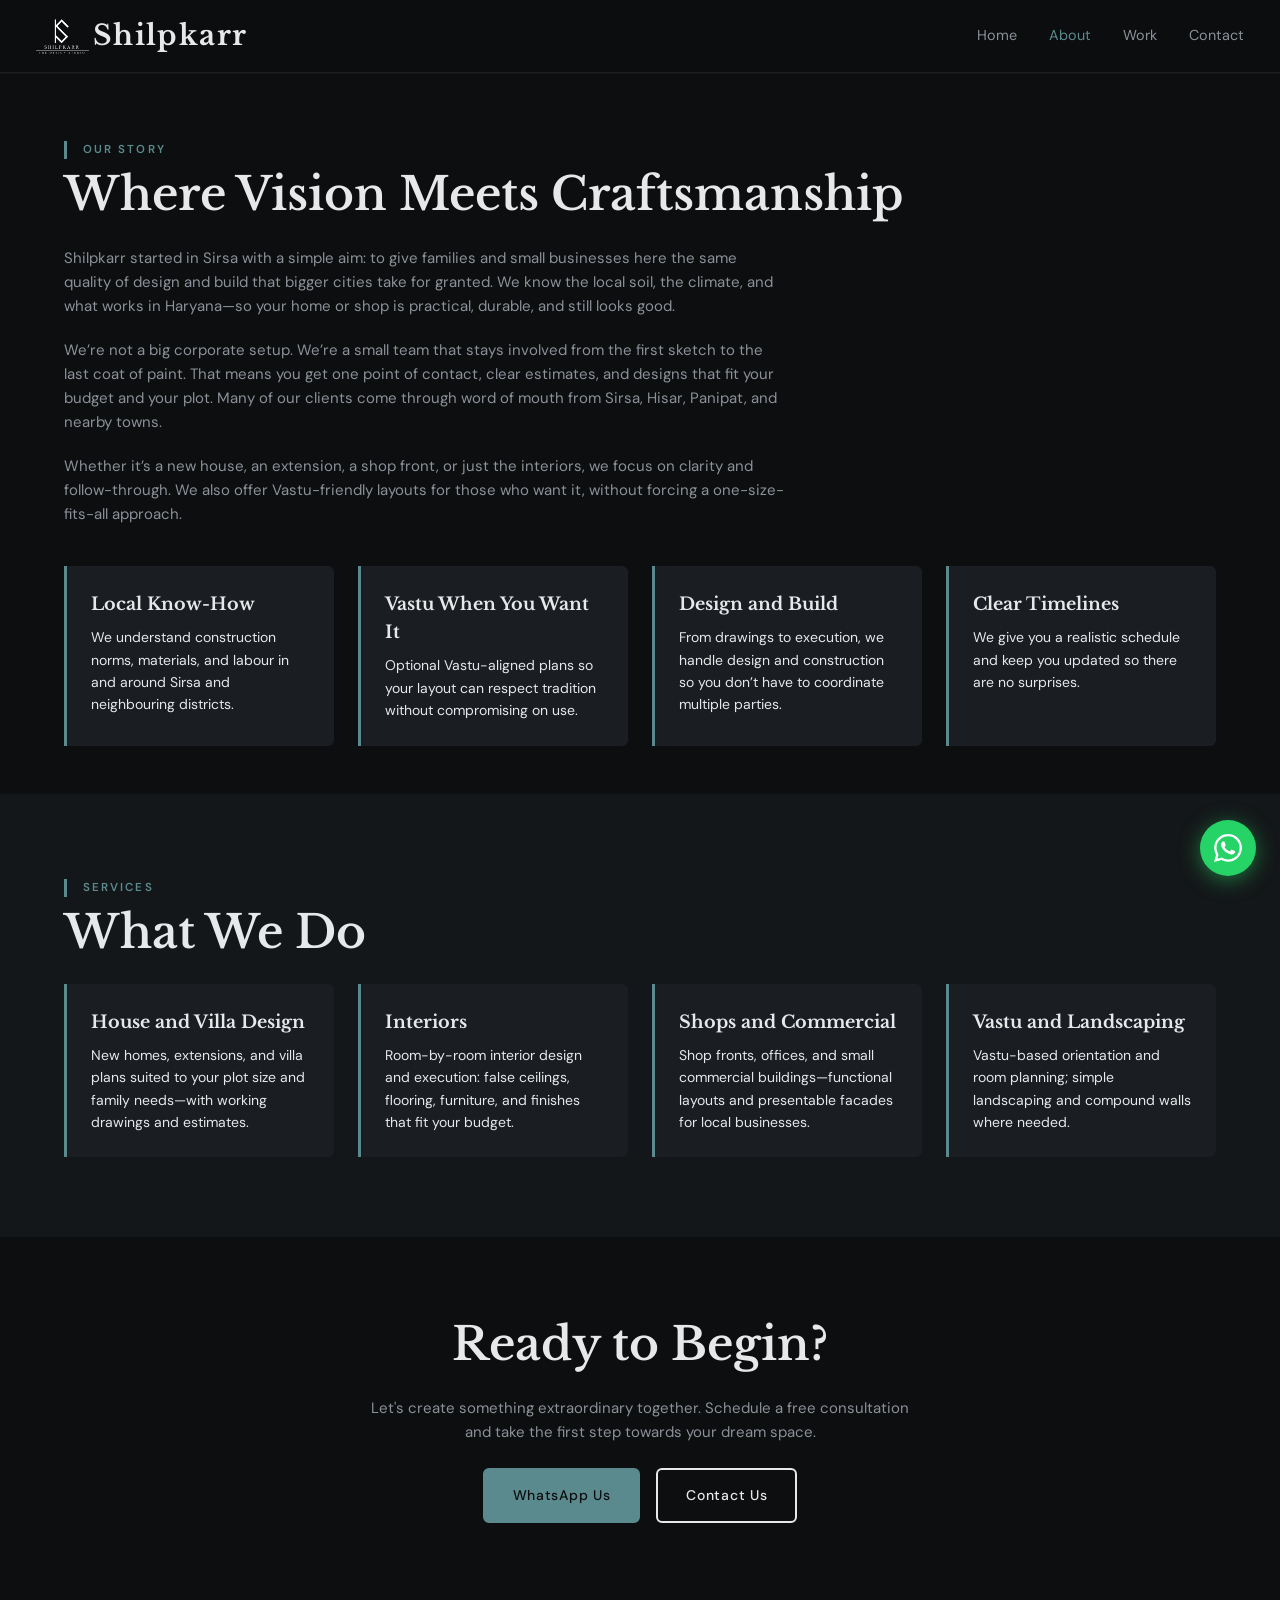
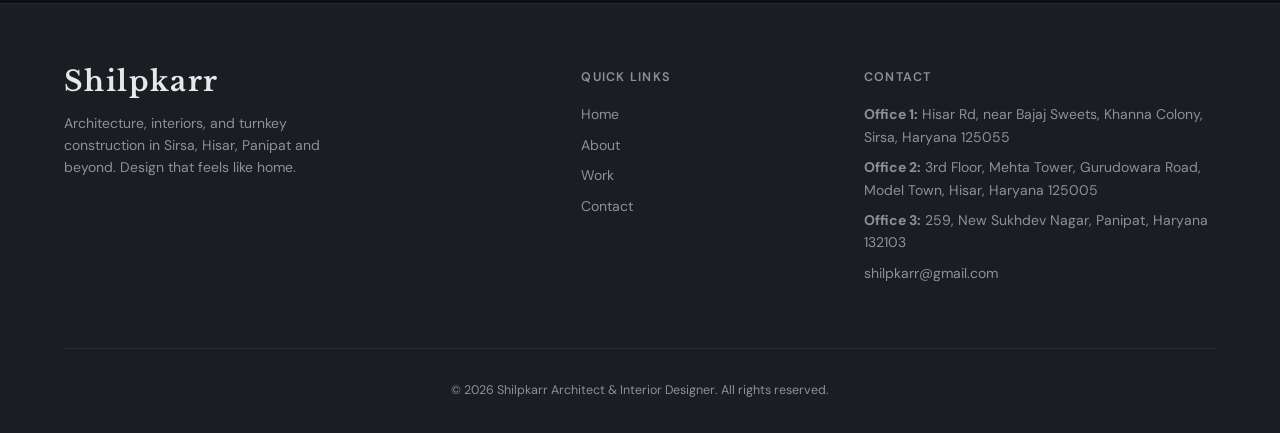
==== about/index.html @ ae280496 "Project added" ====
<!DOCTYPE html>
<html lang="en">
<head>
    <meta charset="UTF-8">
    <meta name="viewport" content="width=device-width, initial-scale=1.0">
    <title>About - Shilpkarr | Architecture & Interior Design</title>
    <link rel="icon" href="https://shilpkarr.netlify.app/logo.png" type="image/png">
    <link rel="stylesheet" href="../css/styles.css">
    <link rel="preconnect" href="https://fonts.googleapis.com">
    <link rel="preconnect" href="https://fonts.gstatic.com" crossorigin>
    <link href="https://fonts.googleapis.com/css2?family=Libre+Baskerville:ital,wght@0,400;0,700;1,400&family=DM+Sans:wght@400;500;600&display=swap" rel="stylesheet">
</head>
<body>
    <header class="site-header">
        <div class="header-inner">
            <a href="../index.html" class="logo"><img src="../compressed_photos/SHILPKAR%20LOGO%20White.png" alt="" class="logo-img">Shilpkarr</a>
            <button class="nav-toggle" aria-label="Toggle menu">
                <span></span><span></span><span></span>
            </button>
            <nav class="main-nav">
                <a href="../index.html">Home</a>
                <a href="index.html">About</a>
                <a href="../work/index.html">Work</a>
                <a href="../contact/index.html">Contact</a>
            </nav>
        </div>
    </header>

    <main>
        <section class="about-hero section">
            <div class="container">
                <span class="section-label">Our Story</span>
                <h1 class="section-title">Where Vision Meets Craftsmanship</h1>
                <div class="about-content">
                    <p>Shilpkarr started in Sirsa with a simple aim: to give families and small businesses here the same quality of design and build that bigger cities take for granted. We know the local soil, the climate, and what works in Haryana—so your home or shop is practical, durable, and still looks good.</p>
                    <p>We’re not a big corporate setup. We’re a small team that stays involved from the first sketch to the last coat of paint. That means you get one point of contact, clear estimates, and designs that fit your budget and your plot. Many of our clients come through word of mouth from Sirsa, Hisar, Panipat, and nearby towns.</p>
                    <p>Whether it’s a new house, an extension, a shop front, or just the interiors, we focus on clarity and follow-through. We also offer Vastu-friendly layouts for those who want it, without forcing a one-size-fits-all approach.</p>
                </div>
                <div class="about-values">
                    <div class="about-value">
                        <h3>Local Know-How</h3>
                        <p>We understand construction norms, materials, and labour in and around Sirsa and neighbouring districts.</p>
                    </div>
                    <div class="about-value">
                        <h3>Vastu When You Want It</h3>
                        <p>Optional Vastu-aligned plans so your layout can respect tradition without compromising on use.</p>
                    </div>
                    <div class="about-value">
                        <h3>Design and Build</h3>
                        <p>From drawings to execution, we handle design and construction so you don’t have to coordinate multiple parties.</p>
                    </div>
                    <div class="about-value">
                        <h3>Clear Timelines</h3>
                        <p>We give you a realistic schedule and keep you updated so there are no surprises.</p>
                    </div>
                </div>
            </div>
        </section>

        <section class="section section-dark">
            <div class="container">
                <span class="section-label">Services</span>
                <h2 class="section-title">What We Do</h2>
                <div class="about-values" style="margin-top: 1.5rem;">
                    <div class="about-value">
                        <h3>House and Villa Design</h3>
                        <p>New homes, extensions, and villa plans suited to your plot size and family needs—with working drawings and estimates.</p>
                    </div>
                    <div class="about-value">
                        <h3>Interiors</h3>
                        <p>Room-by-room interior design and execution: false ceilings, flooring, furniture, and finishes that fit your budget.</p>
                    </div>
                    <div class="about-value">
                        <h3>Shops and Commercial</h3>
                        <p>Shop fronts, offices, and small commercial buildings—functional layouts and presentable facades for local businesses.</p>
                    </div>
                    <div class="about-value">
                        <h3>Vastu and Landscaping</h3>
                        <p>Vastu-based orientation and room planning; simple landscaping and compound walls where needed.</p>
                    </div>
                </div>
            </div>
        </section>

        <section class="cta-section section">
            <div class="container">
                <h2 class="section-title">Ready to Begin?</h2>
                <p class="cta-text">Let's create something extraordinary together. Schedule a free consultation and take the first step towards your dream space.</p>
                <div class="cta-buttons">
                    <a href="https://wa.me/919729186414?text=Hello%20Shilpkarr%2C%20I%20would%20like%20to%20schedule%20a%20consultation" class="btn btn-primary btn-whatsapp" target="_blank" rel="noopener">WhatsApp Us</a>
                    <a href="../contact/index.html" class="btn btn-outline">Contact Us</a>
                </div>
            </div>
        </section>
    </main>

    <footer id="footer-placeholder"></footer>

    <a href="https://wa.me/919729186414" class="whatsapp-float" aria-label="Chat on WhatsApp" target="_blank" rel="noopener">
        <svg viewBox="0 0 24 24" fill="currentColor" width="28" height="28"><path d="M17.472 14.382c-.297-.149-1.758-.867-2.03-.967-.273-.099-.471-.148-.67.15-.197.297-.767.966-.94 1.164-.173.199-.347.223-.644.075-.297-.15-1.255-.463-2.39-1.475-.883-.788-1.48-1.761-1.653-2.059-.173-.297-.018-.458.13-.606.134-.133.298-.347.446-.52.149-.174.198-.298.298-.497.099-.198.05-.371-.025-.52-.075-.149-.669-1.612-.916-2.207-.242-.579-.487-.5-.669-.51-.173-.008-.371-.01-.57-.01-.198 0-.52.074-.792.372-.272.297-1.04 1.016-1.04 2.479 0 1.462 1.065 2.875 1.213 3.074.149.198 2.096 3.2 5.077 4.487.709.306 1.262.489 1.694.625.712.227 1.36.195 1.871.118.571-.085 1.758-.719 2.006-1.413.248-.694.248-1.289.173-1.413-.074-.124-.272-.198-.57-.347m-5.421 7.403h-.004a9.87 9.87 0 01-5.031-1.378l-.361-.214-3.741.982.998-3.648-.235-.374a9.86 9.86 0 01-1.51-5.26c.001-5.45 4.436-9.884 9.888-9.884 2.64 0 5.122 1.03 6.988 2.898a9.825 9.825 0 012.893 6.994c-.003 5.45-4.437 9.884-9.885 9.884m8.413-18.297A11.815 11.815 0 0012.05 0C5.495 0 .16 5.335.157 11.892c0 2.096.547 4.142 1.588 5.945L.057 24l6.305-1.654a11.882 11.882 0 005.683 1.448h.005c6.554 0 11.89-5.335 11.893-11.893a11.821 11.821 0 00-3.48-8.413z"/></svg>
    </a>

    <script src="../js/footer.js" defer></script>
    <script src="../js/main.js" defer></script>
</body>
</html>
---- css/styles.css ----
/* ===== Variables ===== */
:root {
    --color-bg: #0c0e0f;
    --color-bg-alt: #141719;
    --color-surface: #1a1d21;
    --color-text: #e6e8ea;
    --color-text-muted: #8c9199;
    --color-accent: #5a8a8e;
    --color-accent-hover: #6b9da1;
    --font-heading: 'Libre Baskerville', Georgia, serif;
    --font-body: 'DM Sans', -apple-system, sans-serif;
    --max-width: 1200px;
    --header-height: 72px;
    --transition: 0.3s ease;
    --radius: 8px;
    --radius-sm: 6px;
}

/* ===== Reset & Base ===== */
*, *::before, *::after {
    margin: 0;
    padding: 0;
    box-sizing: border-box;
}

html {
    scroll-behavior: smooth;
}

body {
    font-family: var(--font-body);
    font-size: 0.9375rem;
    background: var(--color-bg);
    color: var(--color-text);
    line-height: 1.6;
    overflow-x: hidden;
}

img {
    max-width: 100%;
    height: auto;
    display: block;
}

a {
    color: inherit;
    text-decoration: none;
}

ul, ol {
    list-style: none;
}

.container {
    width: 100%;
    max-width: var(--max-width);
    margin: 0 auto;
    padding: 0 1.5rem;
}

/* ===== Typography ===== */
.section-label {
    display: inline-block;
    font-size: 0.72rem;
    font-weight: 600;
    letter-spacing: 0.18em;
    text-transform: uppercase;
    color: var(--color-accent);
    margin-bottom: 0.5rem;
    padding-left: 1rem;
    border-left: 3px solid var(--color-accent);
}

.section-title {
    font-family: var(--font-heading);
    font-size: clamp(1.9rem, 4vw, 2.85rem);
    font-weight: 600;
    line-height: 1.2;
    margin-bottom: 1.5rem;
}

.section-title--featured {
    font-size: clamp(1.35rem, 2.65vw, 1.95rem);
    margin-bottom: 1.15rem;
}

/* ===== Buttons ===== */
.btn {
    display: inline-flex;
    align-items: center;
    justify-content: center;
    padding: 0.875rem 1.75rem;
    font-family: var(--font-body);
    font-size: 0.875rem;
    font-weight: 500;
    letter-spacing: 0.05em;
    border-radius: var(--radius-sm);
    transition: all var(--transition);
    cursor: pointer;
    border: 2px solid transparent;
}

.btn-primary {
    background: var(--color-accent);
    color: var(--color-bg);
    border-color: var(--color-accent);
}

.btn-primary:hover {
    background: var(--color-accent-hover);
    border-color: var(--color-accent-hover);
    transform: translateY(-2px);
}

.btn-outline {
    background: transparent;
    color: var(--color-text);
    border-color: var(--color-text);
}

.btn-outline:hover {
    background: var(--color-text);
    color: var(--color-bg);
}

.btn-whatsapp:hover {
    background: #25d366;
    border-color: #25d366;
    color: #fff;
}

/* ===== Header ===== */
.site-header {
    position: fixed;
    top: 0;
    left: 0;
    right: 0;
    z-index: 1000;
    background: rgba(12, 14, 15, 0.92);
    backdrop-filter: blur(14px);
    border-bottom: 1px solid rgba(255,255,255,0.07);
    box-shadow: 0 1px 0 rgba(90, 138, 142, 0.08);
    transition: background var(--transition);
}

.header-inner {
    width: 100%;
    max-width: none;
    margin: 0;
    padding: 0 2.25rem;
    height: var(--header-height);
    display: flex;
    align-items: center;
    justify-content: space-between;
}

.logo {
    display: inline-flex;
    align-items: center;
    gap: 0.25rem;
    font-family: var(--font-heading);
    font-size: 1.75rem;
    font-weight: 700;
    letter-spacing: 0.05em;
    color: var(--color-text);
    line-height: 1;
}

.logo-img {
    height: 2.9rem;
    width: auto;
    display: block;
    object-fit: contain;
    flex-shrink: 0;
    align-self: center;
    position: relative;
    top: 0.1rem;
}

.main-nav {
    display: flex;
    gap: 2rem;
}

.main-nav a {
    font-size: 0.9rem;
    font-weight: 400;
    color: var(--color-text-muted);
    transition: color var(--transition);
}

.main-nav a:hover,
.main-nav a[href].active {
    color: var(--color-accent);
}

.nav-toggle {
    display: none;
    flex-direction: column;
    gap: 5px;
    background: none;
    border: none;
    cursor: pointer;
    padding: 8px;
}

.nav-toggle span {
    width: 24px;
    height: 2px;
    background: var(--color-text);
    transition: var(--transition);
}

.nav-toggle[aria-expanded="true"] span:nth-child(1) {
    transform: rotate(45deg) translate(5px, 5px);
}

.nav-toggle[aria-expanded="true"] span:nth-child(2) {
    opacity: 0;
}

.nav-toggle[aria-expanded="true"] span:nth-child(3) {
    transform: rotate(-45deg) translate(5px, -5px);
}

/* ===== Hero ===== */
.hero {
    min-height: 100vh;
    display: flex;
    align-items: center;
    justify-content: center;
    position: relative;
    padding: calc(var(--header-height) + 2rem) 1.5rem 4rem;
}

.hero-bg {
    position: absolute;
    inset: 0;
    background: linear-gradient(180deg, var(--color-bg) 0%, var(--color-bg-alt) 45%, #111417 100%);
}

.hero-bg::after {
    content: '';
    position: absolute;
    inset: 0;
    background: url('../compressed_photos/IMG_2951.JPG.jpeg') center/cover no-repeat;
    opacity: 0.14;
    pointer-events: none;
}

.hero-content {
    position: relative;
    z-index: 1;
    text-align: center;
    max-width: 720px;
}

.hero-logo {
    display: block;
    max-height: 8rem;
    width: auto;
    margin-left: auto;
    margin-right: auto;
    margin-bottom: 0.1rem;
    object-fit: contain;
}

.hero-label {
    font-size: 1.05rem;
    letter-spacing: 0.25em;
    text-transform: uppercase;
    color: var(--color-accent);
    margin-top: 0;
    margin-bottom: 1rem;
    line-height: 1.2;
}

.hero-title {
    font-family: var(--font-heading);
    font-size: clamp(2.25rem, 5.5vw, 4rem);
    font-weight: 600;
    line-height: 1.1;
    margin-bottom: 1.25rem;
    letter-spacing: 0.02em;
}

.hero-subtitle {
    font-size: 1rem;
    color: var(--color-text-muted);
    margin-bottom: 2rem;
    line-height: 1.7;
}

.hero-cta {
    display: flex;
    flex-wrap: wrap;
    gap: 1rem;
    justify-content: center;
}

.scroll-hint {
    position: absolute;
    bottom: 2rem;
    left: 50%;
    transform: translateX(-50%);
    font-size: 0.7rem;
    letter-spacing: 0.2em;
    text-transform: uppercase;
    color: var(--color-text-muted);
    animation: fadeUp 2s ease-in-out infinite;
}

@keyframes fadeUp {
    0%, 100% { opacity: 0.5; transform: translateX(-50%) translateY(0); }
    50% { opacity: 1; transform: translateX(-50%) translateY(6px); }
}

/* ===== Sections ===== */
.section {
    padding: 5rem 0;
}

.section-dark {
    background: var(--color-bg-alt);
}

/* ===== Intro ===== */
.intro-grid {
    display: grid;
    grid-template-columns: 1fr 1fr;
    gap: 4rem;
    align-items: center;
}

.intro-text .section-title {
    margin-bottom: 1.25rem;
}

.intro-text p {
    color: var(--color-text-muted);
    margin-bottom: 1rem;
}

.intro-features {
    margin: 1.5rem 0;
}

.intro-feature {
    font-size: 0.875rem;
    color: var(--color-text-muted);
    margin-bottom: 0.5rem;
}

.intro-feature strong {
    color: var(--color-accent);
    font-weight: 500;
}

.link-arrow {
    display: inline-flex;
    align-items: center;
    gap: 0.5rem;
    font-size: 0.875rem;
    font-weight: 500;
    color: var(--color-accent);
    margin-top: 1rem;
    transition: gap var(--transition);
}

.link-arrow:hover {
    gap: 0.75rem;
}

.link-arrow::after {
    content: '→';
}

.intro-visual {
    border-radius: var(--radius);
    overflow: hidden;
    box-shadow: 0 24px 64px rgba(0,0,0,0.45);
}

.intro-visual img {
    width: 100%;
    aspect-ratio: 4/3;
    object-fit: cover;
}

/* ===== Stats ===== */
.stats-grid {
    display: grid;
    grid-template-columns: repeat(3, 1fr);
    gap: 2rem;
    text-align: center;
}

.stat {
    padding: 1rem;
}

.stat-number {
    font-family: var(--font-heading);
    font-size: clamp(2.35rem, 3.8vw, 3.2rem);
    font-weight: 600;
    color: var(--color-accent);
    line-height: 1;
}

.stat-suffix {
    font-family: var(--font-heading);
    font-size: clamp(1.4rem, 2.2vw, 1.85rem);
    color: var(--color-accent);
}

.stat-label {
    font-size: 0.8rem;
    color: var(--color-text-muted);
    margin-top: 0.5rem;
    text-transform: uppercase;
    letter-spacing: 0.1em;
}

/* ===== Featured Work (slideshow) ===== */
.visually-hidden {
    position: absolute;
    width: 1px;
    height: 1px;
    padding: 0;
    margin: -1px;
    overflow: hidden;
    clip: rect(0, 0, 0, 0);
    white-space: nowrap;
    border: 0;
}

.featured-slideshow-wrap {
    margin-top: 2rem;
    width: 100%;
    display: flex;
    justify-content: center;
}

.featured-slideshow-carousel {
    display: flex;
    align-items: center;
    justify-content: center;
    gap: clamp(0.5rem, 2vw, 1rem);
    width: 100%;
    max-width: 100%;
}

.featured-slideshow-nav {
    flex-shrink: 0;
    display: inline-flex;
    align-items: center;
    justify-content: center;
    width: 44px;
    height: 44px;
    padding: 0;
    border: 1px solid rgba(255, 255, 255, 0.18);
    border-radius: 50%;
    background: rgba(26, 29, 33, 0.92);
    color: var(--color-accent);
    cursor: pointer;
    transition: background var(--transition), border-color var(--transition), color var(--transition), transform var(--transition);
}

.featured-slideshow-nav:hover {
    background: rgba(90, 138, 142, 0.2);
    border-color: var(--color-accent);
    color: var(--color-accent-hover);
}

.featured-slideshow-nav:active {
    transform: scale(0.96);
}

.featured-slideshow-nav:focus-visible {
    outline: 2px solid var(--color-accent);
    outline-offset: 3px;
}

/* Large hero-style frame; reserve horizontal space for nav buttons. */
.featured-slideshow {
    display: block;
    flex-shrink: 1;
    width: min(calc(100% - 5.25rem), calc((16 / 9) * min(76vh, 940px) * 1.085 * 1.68));
    max-width: 100%;
    border-radius: var(--radius);
    overflow: hidden;
    box-shadow: 0 24px 48px rgba(0, 0, 0, 0.35);
    outline-offset: 4px;
}

.featured-slideshow:focus-visible {
    outline: 2px solid var(--color-accent);
}

.featured-slideshow-inner {
    position: relative;
    width: 100%;
    /* Taller frame; object-position top keeps roofs in frame */
    height: calc(min(76vh, 940px) * 1.15);
    background: var(--color-surface);
}

.featured-slide {
    position: absolute;
    inset: 0;
    width: 100%;
    height: 100%;
    object-fit: cover;
    object-position: center top;
    opacity: 0;
    transition: opacity 1s ease;
    z-index: 0;
}

.featured-slide.is-visible {
    opacity: 1;
    z-index: 1;
}

@media (prefers-reduced-motion: reduce) {
    .featured-slide {
        transition: none;
    }
}

.section-cta {
    margin-top: 2.5rem;
    text-align: center;
}

/* ===== CTA Section ===== */
.cta-section {
    text-align: center;
}

.cta-text {
    color: var(--color-text-muted);
    max-width: 560px;
    margin: 0 auto 1.5rem;
}

.cta-buttons {
    display: flex;
    flex-wrap: wrap;
    gap: 1rem;
    justify-content: center;
}

/* ===== Footer ===== */
.site-footer {
    background: var(--color-surface);
    padding: 4rem 0 2rem;
    border-top: 1px solid rgba(255,255,255,0.06);
}

.footer-grid {
    display: grid;
    grid-template-columns: 2fr 1fr 1.5fr;
    gap: 3rem;
    margin-bottom: 3rem;
}

.footer-brand .logo {
    display: inline-block;
    margin-bottom: 1rem;
}

.footer-brand p {
    font-size: 0.875rem;
    color: var(--color-text-muted);
    max-width: 280px;
}

.footer-links h4,
.footer-contact h4 {
    font-size: 0.78rem;
    font-weight: 600;
    letter-spacing: 0.1em;
    text-transform: uppercase;
    color: var(--color-text-muted);
    margin-bottom: 1rem;
}

.footer-links a,
.footer-contact a {
    display: block;
    font-size: 0.875rem;
    color: var(--color-text-muted);
    margin-bottom: 0.5rem;
    transition: color var(--transition);
}

.footer-links a:hover,
.footer-contact a:hover {
    color: var(--color-accent);
}

.footer-contact p {
    font-size: 0.875rem;
    color: var(--color-text-muted);
    margin-bottom: 0.5rem;
}

.footer-contact-line {
    display: flex;
    align-items: center;
    flex-wrap: wrap;
    gap: 0.5rem;
    margin-bottom: 0;
}

.footer-contact-line .footer-sep {
    color: var(--color-text-muted);
    opacity: 0.7;
    user-select: none;
}

.footer-contact-line .footer-phone a,
.footer-contact-line .footer-email a {
    color: var(--color-text-muted);
}

.footer-contact-line .footer-phone a:hover,
.footer-contact-line .footer-email a:hover {
    color: var(--color-accent);
}

.footer-bottom {
    padding-top: 2rem;
    border-top: 1px solid rgba(255,255,255,0.06);
    text-align: center;
}

.footer-bottom p {
    font-size: 0.78rem;
    color: var(--color-text-muted);
}

/* ===== WhatsApp Float ===== */
.whatsapp-float {
    position: fixed;
    bottom: 1.5rem;
    right: 1.5rem;
    width: 56px;
    height: 56px;
    background: #25d366;
    color: #fff;
    border-radius: 50%;
    display: flex;
    align-items: center;
    justify-content: center;
    box-shadow: 0 4px 20px rgba(37, 211, 102, 0.5);
    z-index: 999;
    transition: transform var(--transition), box-shadow var(--transition);
}

.whatsapp-float:hover {
    transform: scale(1.08);
    box-shadow: 0 6px 24px rgba(37, 211, 102, 0.6);
}

/* ===== Work Page ===== */
.page-hero {
    padding: calc(var(--header-height) + 4rem) 0 3rem;
    text-align: center;
}

.page-hero .section-title {
    margin-bottom: 0.5rem;
}

.filter-bar {
    display: flex;
    flex-wrap: wrap;
    gap: 0.5rem;
    justify-content: center;
    margin-top: 2rem;
    padding: 0 1rem;
}

.filter-btn {
    padding: 0.6rem 1.25rem;
    font-family: var(--font-body);
    font-size: 0.85rem;
    font-weight: 500;
    background: var(--color-surface);
    color: var(--color-text-muted);
    border: 1px solid rgba(255,255,255,0.1);
    border-radius: var(--radius-sm);
    cursor: pointer;
    transition: all var(--transition);
}

.filter-btn:hover,
.filter-btn.active {
    background: var(--color-accent);
    color: var(--color-bg);
    border-color: var(--color-accent);
}

.work-grid {
    display: grid;
    grid-template-columns: repeat(auto-fill, minmax(320px, 1fr));
    gap: 1.5rem;
    padding: 2rem 0 4rem;
}

.work-card {
    background: var(--color-surface);
    overflow: hidden;
    border-radius: var(--radius);
    transition: transform var(--transition);
}

.work-card:hover {
    transform: translateY(-4px);
}

.work-card.hidden {
    display: none;
}

.work-card-image {
    aspect-ratio: 4/3;
    overflow: hidden;
}

.work-card-image img {
    width: 100%;
    height: 100%;
    object-fit: cover;
    transition: transform 0.5s ease;
}

.work-card:hover .work-card-image img {
    transform: scale(1.05);
}

.work-card-content {
    padding: 1.25rem;
}

.work-card-tag {
    font-size: 0.68rem;
    letter-spacing: 0.15em;
    text-transform: uppercase;
    color: var(--color-accent);
    margin-bottom: 0.5rem;
}

.work-card-title {
    font-family: var(--font-heading);
    font-size: 1.15rem;
    font-weight: 600;
    margin-bottom: 0.5rem;
}

.work-card-desc {
    font-size: 0.875rem;
    color: var(--color-text-muted);
    line-height: 1.5;
}

.work-card--link {
    display: block;
    color: inherit;
    text-decoration: none;
    border-radius: var(--radius);
}

.work-card--link:focus-visible {
    outline: 2px solid var(--color-accent);
    outline-offset: 3px;
}

.work-card-cta {
    display: inline-block;
    margin-top: 0.75rem;
    font-size: 0.8rem;
    font-weight: 600;
    letter-spacing: 0.06em;
    text-transform: uppercase;
    color: var(--color-accent);
}

.link-arrow-inline {
    color: var(--color-accent);
    font-weight: 500;
    text-decoration: underline;
    text-underline-offset: 0.2em;
}

.link-arrow-inline:hover {
    color: var(--color-accent-hover);
}

/* Portfolio render project detail (work/project.html) */
.render-project-hero {
    padding-top: calc(var(--header-height) + 3rem);
}

.render-project-back {
    margin-bottom: 1rem;
}

.render-project-back .link-arrow {
    margin-top: 0;
}

.render-project-back .link-arrow::after {
    content: none;
}

.render-project-body {
    max-width: 720px;
    margin-top: 1rem;
}

.render-project-body p {
    color: var(--color-text-muted);
    margin-bottom: 1rem;
}

.render-project-gallery-title {
    font-family: var(--font-heading);
    font-size: 1.35rem;
    margin-bottom: 1.25rem;
}

.project-gallery {
    display: grid;
    grid-template-columns: repeat(auto-fill, minmax(280px, 1fr));
    gap: 1rem;
    padding-bottom: 3rem;
}

.project-gallery-item {
    margin: 0;
    border-radius: var(--radius-sm);
    overflow: hidden;
    background: var(--color-surface);
}

.project-gallery-item img {
    width: 100%;
    height: auto;
    display: block;
}

/* ===== About Page ===== */
.about-hero {
    padding: calc(var(--header-height) + 4rem) 0 3rem;
}

.about-content {
    max-width: 720px;
}

.about-content p {
    color: var(--color-text-muted);
    margin-bottom: 1.25rem;
}

.about-values {
    display: grid;
    grid-template-columns: repeat(auto-fit, minmax(200px, 1fr));
    gap: 1.5rem;
    margin-top: 2.5rem;
}

.about-value {
    padding: 1.5rem;
    background: var(--color-surface);
    border-left: 3px solid var(--color-accent);
    border-radius: 0 var(--radius-sm) var(--radius-sm) 0;
}

.about-value h3 {
    font-family: var(--font-heading);
    font-size: 1.1rem;
    margin-bottom: 0.5rem;
}

.about-value p {
    font-size: 0.875rem;
    margin-bottom: 0;
}

/* ===== Contact Page ===== */
.contact-hero {
    padding: calc(var(--header-height) + 4rem) 0 2rem;
}

.contact-section-title {
    font-family: var(--font-heading);
    font-size: 1.35rem;
    margin-bottom: 1.5rem;
    text-align: center;
}

.contact-section-title--secondary {
    text-align: left;
    margin-top: 0;
    margin-bottom: 1.25rem;
}

.contact-offices-grid {
    display: grid;
    grid-template-columns: repeat(3, 1fr);
    grid-template-rows: auto auto;
    column-gap: 0;
    row-gap: 1.25rem;
    padding: 0 0 2rem;
    align-items: stretch;
}

/* Vertical separators between the three office columns */
.contact-office-col:nth-child(1) {
    padding-right: 2rem;
}

.contact-office-col:nth-child(2),
.contact-office-col:nth-child(3) {
    border-left: 1px solid rgba(255, 255, 255, 0.12);
    padding-left: 2rem;
}

.contact-office-col:nth-child(2) {
    padding-right: 2rem;
}

/* Align address row + map row across columns (same baseline for Location + maps) */
@supports (grid-template-rows: subgrid) {
    .contact-office-col {
        display: grid;
        grid-template-rows: subgrid;
        grid-row: span 2;
        min-width: 0;
    }
}

@supports not (grid-template-rows: subgrid) {
    .contact-office-col {
        display: flex;
        flex-direction: column;
        gap: 1.25rem;
    }

    .contact-office-address {
        min-height: 6.75rem;
    }
}

.contact-office-address {
    min-width: 0;
}

.contact-office-location {
    display: flex;
    flex-direction: column;
    gap: 0.65rem;
    min-width: 0;
    min-height: 100%;
}

.contact-office-location .contact-map-link {
    margin-top: auto;
}

.contact-location-label {
    font-size: 0.75rem;
    text-transform: uppercase;
    letter-spacing: 0.1em;
    color: var(--color-text-muted);
}

/*
 * Equal height on every column: do not use % padding-bottom here — middle column has
 * extra horizontal padding + border, so its map was narrower and shorter than 1 & 3.
 */
.contact-map.contact-map--office {
    flex: 0 0 auto;
    align-self: stretch;
    width: 100%;
    height: clamp(220px, 26vw, 300px);
    padding-bottom: 0;
    aspect-ratio: unset;
    overflow: hidden;
    box-shadow: 0 12px 40px rgba(0, 0, 0, 0.28);
}

.contact-details-panel {
    padding: 2.5rem 0 4rem;
    border-top: 1px solid rgba(255, 255, 255, 0.08);
}

.contact-details-inner {
    display: grid;
    grid-template-columns: minmax(0, 1fr) minmax(320px, 520px);
    grid-template-rows: auto auto;
    column-gap: 3rem;
    row-gap: 1.25rem;
    align-items: start;
}

/* Heading row 1 col 1 only — buttons row 2 align with email row, not title */
.contact-details-heading {
    grid-column: 1;
    grid-row: 1;
    margin-bottom: 0;
}

.contact-details-inner > .contact-details {
    grid-column: 1;
    grid-row: 2;
}

.contact-details-inner > .contact-details-actions {
    grid-column: 2;
    grid-row: 2;
    align-self: start;
}

.contact-details-panel .contact-details {
    margin-bottom: 0;
}

.contact-details-actions {
    justify-self: end;
    width: 100%;
    max-width: 520px;
}

.contact-details-panel .contact-cta-buttons {
    margin-top: 0;
}

.contact-details {
    margin-bottom: 1.5rem;
}

.contact-item {
    display: flex;
    align-items: flex-start;
    gap: 1rem;
    margin-bottom: 1.25rem;
}

.contact-item-icon {
    width: 44px;
    height: 44px;
    background: var(--color-surface);
    border-radius: 4px;
    display: flex;
    align-items: center;
    justify-content: center;
    flex-shrink: 0;
}

.contact-item-icon svg {
    width: 20px;
    height: 20px;
    stroke: var(--color-accent);
}

.contact-item-text strong {
    display: block;
    font-size: 0.8rem;
    text-transform: uppercase;
    letter-spacing: 0.1em;
    color: var(--color-text-muted);
    margin-bottom: 0.25rem;
}

.contact-item-text a,
.contact-item-text p {
    color: var(--color-text);
    font-size: 0.95rem;
}

.contact-item-text a:hover {
    color: var(--color-accent);
}

.contact-address-block {
    margin-bottom: 1.25rem;
}

.contact-address-label {
    display: block;
    font-size: 0.8rem;
    text-transform: uppercase;
    letter-spacing: 0.1em;
    color: var(--color-accent);
    margin-bottom: 0.35rem;
}

.contact-address-text {
    color: var(--color-text);
    font-size: 0.9rem;
    line-height: 1.5;
    margin: 0;
}

.contact-map {
    position: relative;
    border-radius: var(--radius);
    overflow: hidden;
    box-shadow: 0 20px 60px rgba(0,0,0,0.35);
    aspect-ratio: 4/3;
}

.contact-map-link {
    font-size: 0.875rem;
    color: var(--color-accent);
    display: inline-flex;
    align-items: center;
    gap: 0.35rem;
}

.contact-map-link:hover {
    text-decoration: underline;
}

.contact-map iframe {
    position: absolute;
    top: 0;
    left: 0;
    width: 100%;
    height: 100%;
    border: none;
}

.contact-cta-buttons {
    display: grid;
    grid-template-columns: max-content max-content;
    column-gap: 0.875rem;
    row-gap: 0.875rem;
    justify-content: center;
    margin-top: 1rem;
}

.contact-consult-cta {
    grid-column: 1 / -1;
    width: 100%;
    justify-content: center;
}

.contact-whatsapp-cta,
.contact-instagram-cta {
    display: inline-flex;
    align-items: center;
    gap: 0.65rem;
    padding: 0.9rem 1.5rem;
    color: #fff;
    font-size: 0.95rem;
    font-weight: 500;
    letter-spacing: 0.02em;
    border-radius: 8px;
    text-decoration: none;
    transition: transform 0.25s ease, box-shadow 0.25s ease, filter 0.25s ease;
    box-shadow: 0 4px 14px rgba(0, 0, 0, 0.2);
}

.contact-whatsapp-cta {
    background: #25d366;
}

.contact-whatsapp-cta:hover {
    transform: translateY(-2px);
    box-shadow: 0 8px 24px rgba(37, 211, 102, 0.4);
    filter: brightness(1.05);
}

.contact-instagram-cta {
    background: linear-gradient(135deg, #f09433 0%, #e6683c 25%, #dc2743 50%, #cc2366 75%, #bc1888 100%);
    background-size: 200% 200%;
}

.contact-instagram-cta:hover {
    transform: translateY(-2px);
    box-shadow: 0 8px 24px rgba(188, 24, 136, 0.35);
    filter: brightness(1.08);
}

.contact-cta-icon {
    display: inline-flex;
    align-items: center;
    justify-content: center;
    width: 28px;
    height: 28px;
    background: rgba(255, 255, 255, 0.2);
    border-radius: 6px;
}

.contact-cta-icon svg {
    width: 18px;
    height: 18px;
}

/* ===== Consultation modal ===== */
.consultation-modal {
    position: fixed;
    inset: 0;
    z-index: 2000;
    display: flex;
    align-items: center;
    justify-content: center;
    padding: 1rem;
    opacity: 0;
    visibility: hidden;
    transition: opacity var(--transition), visibility var(--transition);
}

.consultation-modal.is-open {
    opacity: 1;
    visibility: visible;
}

.consultation-modal-backdrop {
    position: absolute;
    inset: 0;
    background: rgba(0, 0, 0, 0.7);
    backdrop-filter: blur(4px);
}

.consultation-modal-box {
    position: relative;
    width: 100%;
    max-width: 440px;
    max-height: 90vh;
    overflow-y: auto;
    background: var(--color-surface);
    border: 1px solid rgba(255, 255, 255, 0.08);
    border-radius: var(--radius);
    padding: 2rem;
    box-shadow: 0 24px 60px rgba(0, 0, 0, 0.5);
    transform: scale(0.96);
    transition: transform var(--transition);
}

.consultation-modal.is-open .consultation-modal-box {
    transform: scale(1);
}

.consultation-modal-close {
    position: absolute;
    top: 1rem;
    right: 1rem;
    width: 36px;
    height: 36px;
    display: flex;
    align-items: center;
    justify-content: center;
    background: transparent;
    border: none;
    color: var(--color-text-muted);
    font-size: 1.5rem;
    line-height: 1;
    cursor: pointer;
    border-radius: 6px;
    transition: color var(--transition), background var(--transition);
}

.consultation-modal-close:hover {
    color: var(--color-text);
    background: rgba(255, 255, 255, 0.06);
}

.consultation-modal-title {
    font-family: var(--font-heading);
    font-size: 1.6rem;
    font-weight: 600;
    margin-bottom: 0.35rem;
}

.consultation-modal-desc {
    font-size: 0.9rem;
    color: var(--color-text-muted);
    margin-bottom: 1.5rem;
}

.consultation-form {
    display: flex;
    flex-direction: column;
    gap: 1rem;
}

#consultation-form-fields {
    display: flex;
    flex-direction: column;
    gap: 0.5rem;
}

#consultation-form-fields .consultation-label {
    margin-top: 0.5rem;
    margin-bottom: 0;
}

#consultation-form-fields .consultation-label:first-child {
    margin-top: 0;
}

.consultation-label {
    display: block;
    font-size: 0.85rem;
    font-weight: 500;
    color: var(--color-text-muted);
    margin-bottom: 0;
}

.consultation-input {
    width: 100%;
    padding: 0.75rem 1rem;
    font-family: var(--font-body);
    font-size: 1rem;
    color: var(--color-text);
    background: var(--color-bg);
    border: 1px solid rgba(255, 255, 255, 0.12);
    border-radius: 8px;
    transition: border-color var(--transition);
}

.consultation-input::placeholder {
    color: var(--color-text-muted);
    opacity: 0.8;
}

.consultation-input:focus {
    outline: none;
    border-color: var(--color-accent);
}

.consultation-select {
    appearance: none;
    background-image: url("data:image/svg+xml,%3Csvg xmlns='http://www.w3.org/2000/svg' width='12' height='12' viewBox='0 0 12 12' fill='%239a9691'%3E%3Cpath d='M6 8L1 3h10z'/%3E%3C/svg%3E");
    background-repeat: no-repeat;
    background-position: right 1rem center;
    padding-right: 2.5rem;
}

.consultation-submit {
    margin-top: 0.5rem;
    width: 100%;
    padding: 0.9rem 1.5rem;
}

.consultation-submit:disabled {
    opacity: 0.8;
    cursor: not-allowed;
}

.consultation-message {
    padding: 1rem;
    border-radius: 8px;
    margin-bottom: 1rem;
    font-size: 0.95rem;
}

.consultation-message--success {
    background: rgba(37, 211, 102, 0.15);
    color: #5dd879;
    border: 1px solid rgba(37, 211, 102, 0.3);
}

.consultation-message--error {
    background: rgba(220, 53, 69, 0.15);
    color: #e87884;
    border: 1px solid rgba(220, 53, 69, 0.3);
}

.consultation-message code {
    font-family: var(--font-body), monospace;
    font-size: 0.85em;
    background: rgba(0, 0, 0, 0.25);
    padding: 0.15em 0.4em;
    border-radius: 4px;
}

/* ===== Responsive ===== */
@media (max-width: 1024px) {
    .intro-grid {
        grid-template-columns: 1fr;
        gap: 2rem;
    }

    .intro-visual {
        max-width: 560px;
        margin: 0 auto;
    }

    .stats-grid {
        grid-template-columns: repeat(2, 1fr);
        gap: 2rem;
    }

    .footer-grid {
        grid-template-columns: 1fr 1fr;
    }

    .contact-offices-grid {
        display: flex;
        flex-direction: column;
        gap: 0;
        grid-template-columns: unset;
        grid-template-rows: unset;
    }

    .contact-office-col:nth-child(1),
    .contact-office-col:nth-child(2),
    .contact-office-col:nth-child(3) {
        padding-left: 0;
        padding-right: 0;
        border-left: none;
    }

    .contact-office-col:not(:first-child) {
        border-top: 1px solid rgba(255, 255, 255, 0.12);
        padding-top: 2.5rem;
        margin-top: 0;
    }

    .contact-office-col {
        display: flex;
        flex-direction: column;
        gap: 1.25rem;
        grid-row: auto;
        grid-template-rows: unset;
    }

    .contact-office-location .contact-map-link {
        margin-top: 0;
    }

    .contact-map.contact-map--office {
        height: clamp(220px, 58vw, 320px);
        padding-bottom: 0;
        aspect-ratio: unset;
    }
}

@media (max-width: 768px) {
    .main-nav {
        position: fixed;
        top: var(--header-height);
        left: 0;
        right: 0;
        background: var(--color-bg);
        flex-direction: column;
        padding: 2rem;
        gap: 1rem;
        border-bottom: 1px solid rgba(255,255,255,0.06);
        transform: translateY(-100%);
        opacity: 0;
        visibility: hidden;
        transition: all var(--transition);
    }

    .main-nav.is-open {
        transform: translateY(0);
        opacity: 1;
        visibility: visible;
    }

    .nav-toggle {
        display: flex;
    }

    .hero-title {
        font-size: 2rem;
    }

    .hero-cta {
        flex-direction: column;
    }

    .hero-cta .btn {
        width: 100%;
    }

    .stats-grid {
        grid-template-columns: 1fr;
        gap: 1.5rem;
    }

    .footer-grid {
        grid-template-columns: 1fr;
        gap: 2rem;
        text-align: center;
    }

    .footer-brand p {
        max-width: none;
    }

    .work-grid {
        grid-template-columns: 1fr;
    }

    .filter-bar {
        justify-content: flex-start;
        overflow-x: auto;
        flex-wrap: nowrap;
        padding-bottom: 0.5rem;
        -webkit-overflow-scrolling: touch;
    }

    .filter-btn {
        flex-shrink: 0;
    }

    .contact-details-inner {
        grid-template-columns: 1fr;
        grid-template-rows: none;
        row-gap: 0;
        gap: 2rem;
    }

    .contact-details-heading,
    .contact-details-inner > .contact-details,
    .contact-details-inner > .contact-details-actions {
        grid-column: auto;
        grid-row: auto;
    }

    .contact-details-actions {
        justify-self: stretch;
        max-width: none;
    }

    .contact-cta-buttons {
        grid-template-columns: 1fr;
    }

    .contact-whatsapp-cta,
    .contact-instagram-cta {
        width: 100%;
        justify-content: center;
    }
}

@media (max-width: 480px) {
    .section {
        padding: 3rem 0;
    }

    .container {
        padding: 0 1rem;
    }
}
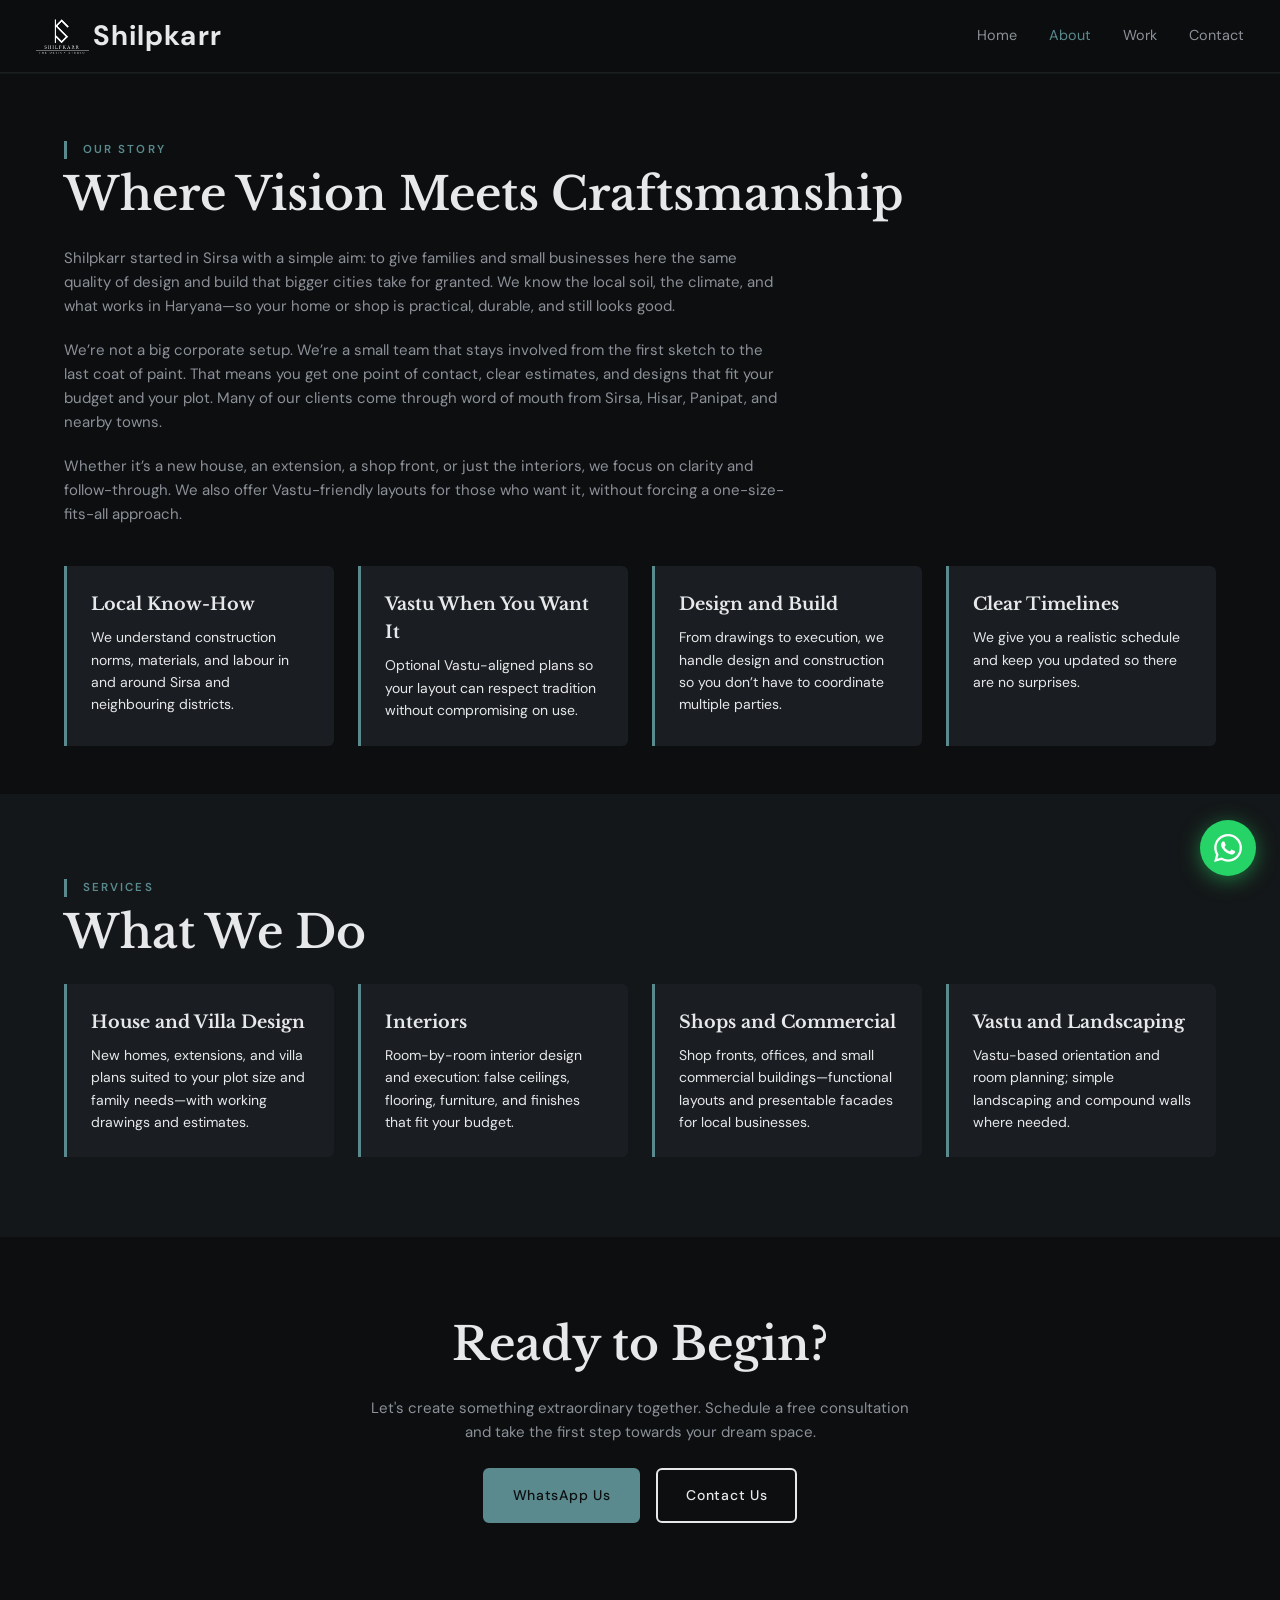
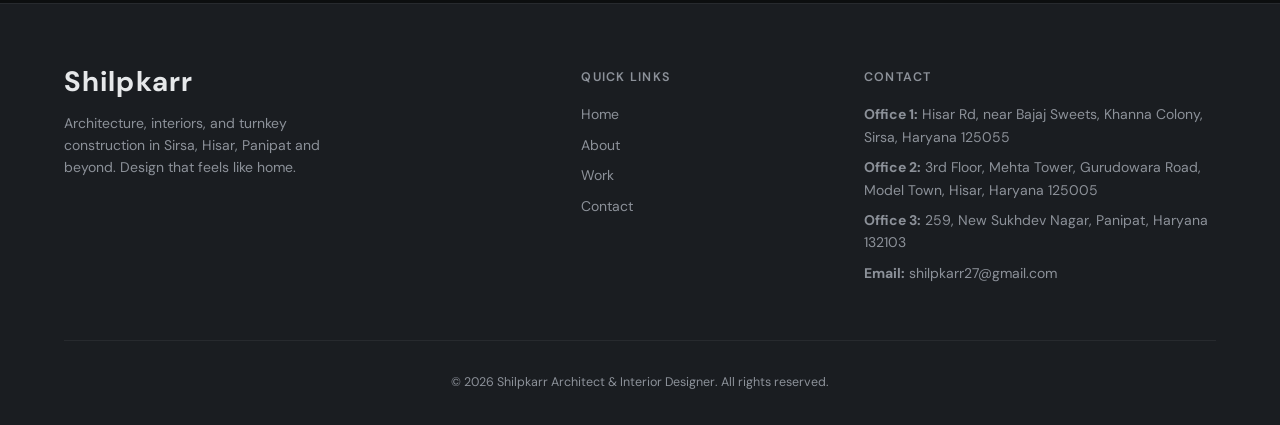
==== commit 9fb047fa: "SEO done" ====
--- a/about/index.html
+++ b/about/index.html
@@ -3,7 +3,25 @@
 <head>
     <meta charset="UTF-8">
     <meta name="viewport" content="width=device-width, initial-scale=1.0">
-    <title>About - Shilpkarr | Architecture & Interior Design</title>
+    <title>About Shilpkarr | Architecture, Interiors &amp; Vastu in Haryana</title>
+    <meta name="description" content="About Shilpkarr — architecture, interior design, and Vastu planning from Sirsa with studios in Hisar and Panipat. Local know-how, design-and-build, and turnkey delivery across Haryana.">
+    <meta name="robots" content="index, follow">
+    <link rel="canonical" href="https://shilpkarr.in/about/">
+    <meta property="og:type" content="website">
+    <meta property="og:site_name" content="Shilpkarr">
+    <meta property="og:url" content="https://shilpkarr.in/about/">
+    <meta property="og:title" content="About Shilpkarr | Architecture, Interiors &amp; Vastu">
+    <meta property="og:description" content="Where vision meets craftsmanship — architecture and interiors rooted in Sirsa with projects across Hisar, Panipat, and Haryana.">
+    <meta property="og:image" content="https://shilpkarr.in/compressed_photos/IMG_2951.JPG.jpeg">
+    <meta property="og:locale" content="en_IN">
+    <meta name="twitter:card" content="summary_large_image">
+    <meta name="twitter:title" content="About Shilpkarr">
+    <meta name="twitter:description" content="Architecture, interiors, and Vastu-friendly design with offices in Sirsa, Hisar, and Panipat.">
+    <meta name="twitter:image" content="https://shilpkarr.in/compressed_photos/IMG_2951.JPG.jpeg">
+    <meta name="theme-color" content="#0c0e0f">
+    <script type="application/ld+json">
+    {"@context":"https://schema.org","@type":"BreadcrumbList","itemListElement":[{"@type":"ListItem","position":1,"name":"Home","item":"https://shilpkarr.in/"},{"@type":"ListItem","position":2,"name":"About","item":"https://shilpkarr.in/about/"}]}
+    </script>
     <link rel="icon" href="https://shilpkarr.netlify.app/logo.png" type="image/png">
     <link rel="stylesheet" href="../css/styles.css">
     <link rel="preconnect" href="https://fonts.googleapis.com">
--- a/css/styles.css
+++ b/css/styles.css
@@ -158,10 +158,10 @@
     display: inline-flex;
     align-items: center;
     gap: 0.25rem;
-    font-family: var(--font-heading);
+    font-family: var(--font-body);
     font-size: 1.75rem;
     font-weight: 700;
-    letter-spacing: 0.05em;
+    letter-spacing: 0.04em;
     color: var(--color-text);
     line-height: 1;
 }
@@ -500,7 +500,6 @@
 .featured-slideshow-inner {
     position: relative;
     width: 100%;
-    /* Taller frame; object-position top keeps roofs in frame */
     height: calc(min(76vh, 940px) * 1.15);
     background: var(--color-surface);
 }
@@ -510,8 +509,8 @@
     inset: 0;
     width: 100%;
     height: 100%;
-    object-fit: cover;
-    object-position: center top;
+    object-fit: contain;
+    object-position: center center;
     opacity: 0;
     transition: opacity 1s ease;
     z-index: 0;
@@ -593,6 +592,11 @@
     color: var(--color-text-muted);
     margin-bottom: 0.5rem;
     transition: color var(--transition);
+}
+
+.footer-contact p a {
+    display: inline;
+    margin-bottom: 0;
 }
 
 .footer-links a:hover,
@@ -1542,6 +1546,11 @@
         width: 100%;
         justify-content: center;
     }
+
+    .featured-slideshow-inner {
+        height: auto;
+        aspect-ratio: 16 / 9;
+    }
 }
 
 @media (max-width: 480px) {
